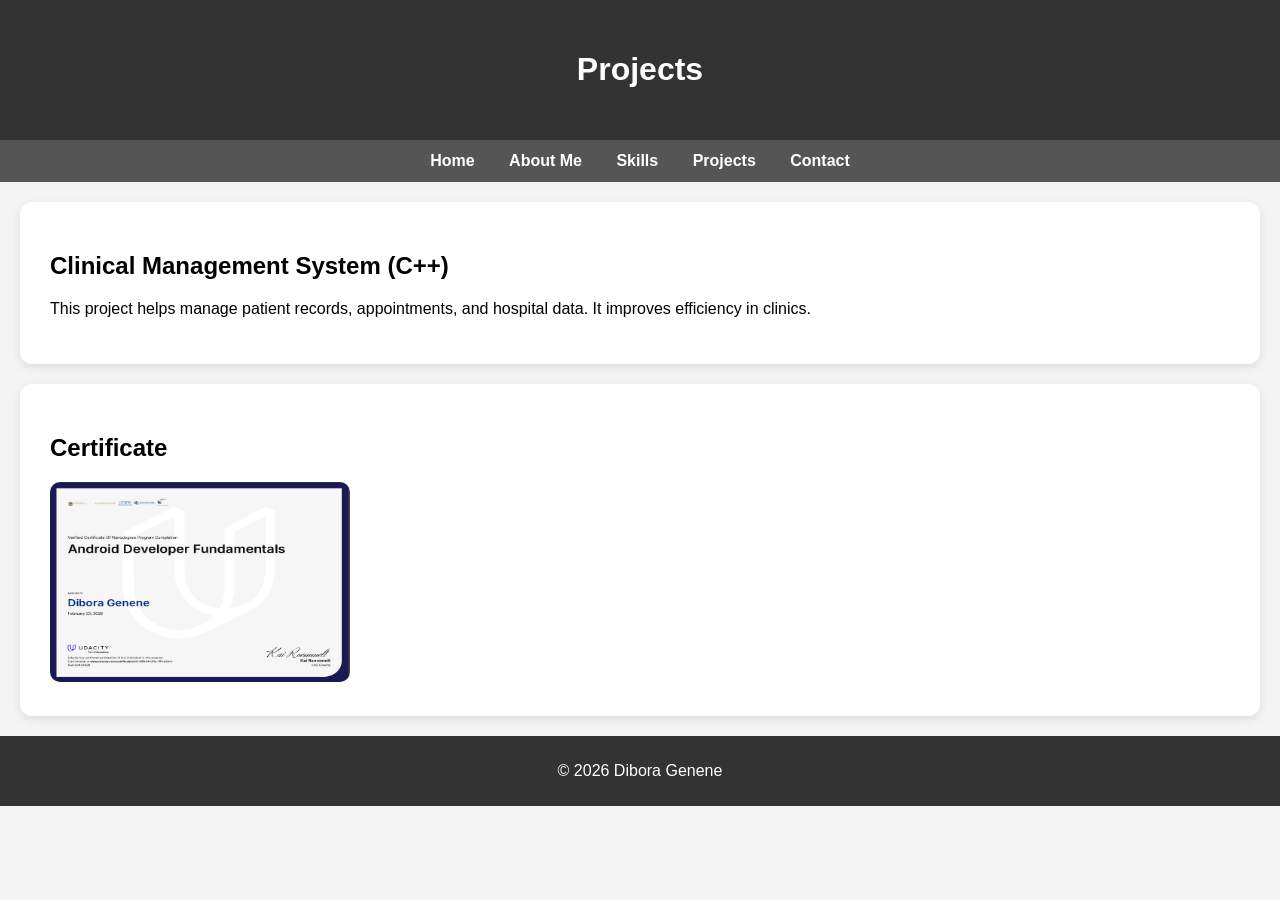
==== projects.html @ fdaff258 "Add initial website structure with HTML and CSS - Created index.html for the homepage with a persona" ====
<!DOCTYPE html>
<html lang="en">
<head>
    <meta charset="UTF-8">
    <title>Projects</title>
    <link rel="stylesheet" href="style.css">
</head>
<body>

<header>
    <h1>Projects</h1>
</header>

<nav>
    <a href="index.html">Home</a>
    <a href="about.html">About Me</a>
    <a href="skills.html">Skills</a>
    <a href="projects.html">Projects</a>
    <a href="contact.html">Contact</a>
</nav>

<section>
    <h2>Clinical Management System (C++)</h2>

    <p>
        This project helps manage patient records,
        appointments, and hospital data.
        It improves efficiency in clinics.
    </p>
</section>

<section>
    <h2>Certificate</h2>

    <img src="et.JPG" class="certificate-img" alt="Certificate">
</section>

<footer>
    <p>© 2026 Dibora Genene</p>
</footer>

</body>
</html>
---- style.css ----
body {
    font-family: Arial, sans-serif;
    margin: 0;
    background-color: #f4f4f4;
}

/* HEADER */
header {
    background-color: #333;
    color: white;
    text-align: center;
    padding: 30px 20px;
}

/* NAVBAR */
nav {
    background: #555;
    text-align: center;
    padding: 12px;
}

nav a {
    color: white;
    margin: 15px;
    text-decoration: none;
    font-weight: bold;
    transition: 0.3s;
}

nav a:hover {
    color: yellow;
}

/* SECTION */
section {
    padding: 30px;
    margin: 20px;
    background: white;
    border-radius: 12px;
    box-shadow: 0 3px 10px rgba(0,0,0,0.1);
}

/* ABOUT SECTION */
.about-container {
    display: flex;
    align-items: center;
    justify-content: center;
    gap: 60px;
    flex-wrap: wrap;
}

.profile-img {
    width: 260px;
    border-radius: 12px;
    object-fit: cover;
}

.about-text {
    max-width: 500px;
}

.about-text h3 {
    font-size: 28px;
    margin-bottom: 10px;
}

.about-text p {
    font-size: 16px;
    line-height: 1.6;
    color: #333;
}

/* SOCIAL LINKS */
.social-links a {
    display: inline-block;
    margin-right: 10px;
    margin-top: 15px;
    padding: 10px 16px;
    border-radius: 6px;
    background: #333;
    color: white;
    text-decoration: none;
    transition: 0.3s;
}

.social-links a:hover {
    background: #555;
}

/* CERTIFICATE */
.certificate-img {
    width: 300px;
    height: 200px;
    border-radius: 10px;
}

/* FOOTER */
footer {
    text-align: center;
    background: #333;
    color: white;
    padding: 10px;
    margin-top: 20px;
}

ul {
    line-height: 1.8;
}

/* MOBILE RESPONSIVE */
@media (max-width: 700px) {

    .about-container {
        flex-direction: column;
        text-align: center;
    }

    .profile-img {
        width: 200px;
    }

    nav a {
        display: inline-block;
        margin: 10px;
    }

}
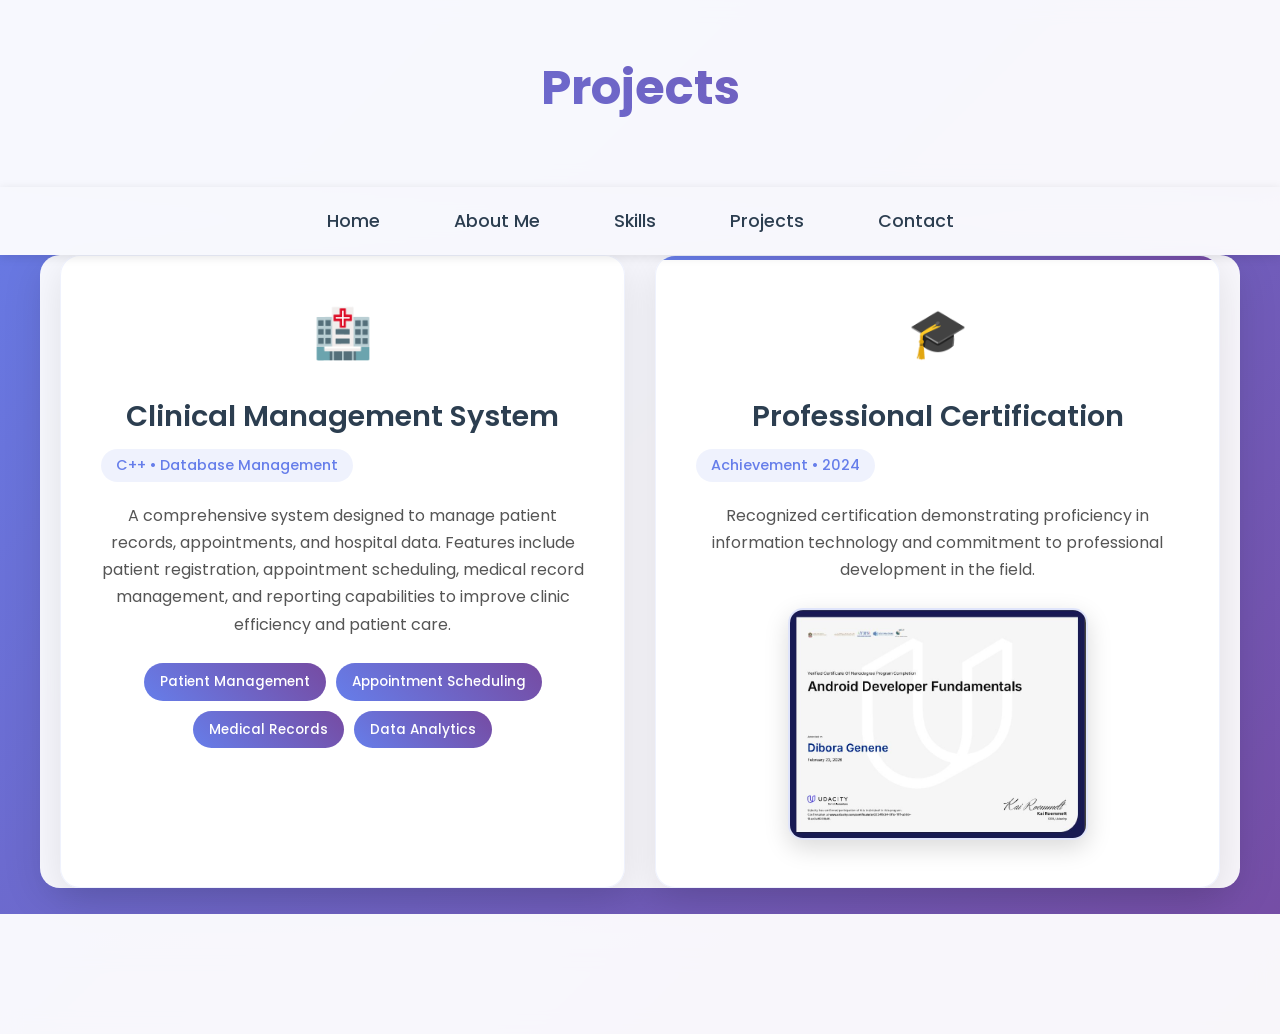
==== commit dad7ad9c: "Enhance project pages with improved layout and styling; update font to Poppins and add project descr" ====
--- a/projects.html
+++ b/projects.html
@@ -4,6 +4,7 @@
     <meta charset="UTF-8">
     <title>Projects</title>
     <link rel="stylesheet" href="style.css">
+    <link href="https://fonts.googleapis.com/css2?family=Poppins:wght@300;400;500;600;700&display=swap" rel="stylesheet">
 </head>
 <body>
 
@@ -19,20 +20,36 @@
     <a href="contact.html">Contact</a>
 </nav>
 
-<section>
-    <h2>Clinical Management System (C++)</h2>
+<section class="projects-container">
+    <div class="project-card">
+        <div class="project-icon">🏥</div>
+        <h3>Clinical Management System</h3>
+        <p class="project-tech">C++ • Database Management</p>
+        <p class="project-description">
+            A comprehensive system designed to manage patient records, appointments, and hospital data.
+            Features include patient registration, appointment scheduling, medical record management,
+            and reporting capabilities to improve clinic efficiency and patient care.
+        </p>
+        <div class="project-features">
+            <span class="feature-tag">Patient Management</span>
+            <span class="feature-tag">Appointment Scheduling</span>
+            <span class="feature-tag">Medical Records</span>
+            <span class="feature-tag">Data Analytics</span>
+        </div>
+    </div>
 
-    <p>
-        This project helps manage patient records,
-        appointments, and hospital data.
-        It improves efficiency in clinics.
-    </p>
-</section>
-
-<section>
-    <h2>Certificate</h2>
-
-    <img src="et.JPG" class="certificate-img" alt="Certificate">
+    <div class="project-card certificate-card">
+        <div class="project-icon">🎓</div>
+        <h3>Professional Certification</h3>
+        <p class="project-tech">Achievement • 2024</p>
+        <p class="project-description">
+            Recognized certification demonstrating proficiency in information technology
+            and commitment to professional development in the field.
+        </p>
+        <div class="certificate-container">
+            <img src="et.JPG" class="certificate-img" alt="Professional Certificate">
+        </div>
+    </div>
 </section>
 
 <footer>
--- a/style.css
+++ b/style.css
@@ -1,43 +1,112 @@
+/* Reset and Base Styles */
+* {
+    margin: 0;
+    padding: 0;
+    box-sizing: border-box;
+}
+
 body {
-    font-family: Arial, sans-serif;
-    margin: 0;
-    background-color: #f4f4f4;
+    font-family: 'Poppins', sans-serif;
+    line-height: 1.6;
+    color: #333;
+    background: linear-gradient(135deg, #667eea 0%, #764ba2 100%);
+    min-height: 100vh;
+    overflow-x: hidden;
 }
 
 /* HEADER */
 header {
-    background-color: #333;
-    color: white;
-    text-align: center;
-    padding: 30px 20px;
+    background: rgba(255, 255, 255, 0.95);
+    backdrop-filter: blur(10px);
+    color: #2c3e50;
+    text-align: center;
+    padding: 50px 20px;
+    box-shadow: 0 4px 20px rgba(0, 0, 0, 0.1);
+    animation: slideDown 1s ease-out;
+}
+
+header h1 {
+    font-size: 3rem;
+    font-weight: 700;
+    margin-bottom: 10px;
+    background: linear-gradient(45deg, #667eea, #764ba2);
+    -webkit-background-clip: text;
+    -webkit-text-fill-color: transparent;
+    background-clip: text;
+    animation: fadeInUp 1.2s ease-out 0.3s both;
+}
+
+header p {
+    font-size: 1.2rem;
+    font-weight: 300;
+    opacity: 0.8;
+    animation: fadeInUp 1.2s ease-out 0.5s both;
 }
 
 /* NAVBAR */
 nav {
-    background: #555;
-    text-align: center;
-    padding: 12px;
+    background: rgba(255, 255, 255, 0.95);
+    backdrop-filter: blur(10px);
+    text-align: center;
+    padding: 20px;
+    box-shadow: 0 2px 10px rgba(0, 0, 0, 0.1);
+    position: sticky;
+    top: 0;
+    z-index: 100;
+    animation: slideDown 1s ease-out 0.7s both;
 }
 
 nav a {
-    color: white;
-    margin: 15px;
+    color: #2c3e50;
+    margin: 0 20px;
     text-decoration: none;
-    font-weight: bold;
-    transition: 0.3s;
+    font-weight: 500;
+    font-size: 1.1rem;
+    position: relative;
+    transition: all 0.3s ease;
+    padding: 10px 15px;
+    border-radius: 25px;
 }
 
 nav a:hover {
-    color: yellow;
+    color: #667eea;
+    background: rgba(102, 126, 234, 0.1);
+    transform: translateY(-2px);
+    box-shadow: 0 4px 15px rgba(102, 126, 234, 0.3);
+}
+
+nav a::before {
+    content: '';
+    position: absolute;
+    bottom: 0;
+    left: 50%;
+    width: 0;
+    height: 2px;
+    background: linear-gradient(45deg, #667eea, #764ba2);
+    transition: all 0.3s ease;
+    transform: translateX(-50%);
+}
+
+nav a:hover::before {
+    width: 100%;
 }
 
 /* SECTION */
 section {
-    padding: 30px;
-    margin: 20px;
-    background: white;
-    border-radius: 12px;
-    box-shadow: 0 3px 10px rgba(0,0,0,0.1);
+    padding: 60px 30px;
+    margin: 40px auto;
+    background: rgba(255, 255, 255, 0.95);
+    backdrop-filter: blur(10px);
+    border-radius: 20px;
+    box-shadow: 0 10px 40px rgba(0, 0, 0, 0.1);
+    max-width: 1200px;
+    animation: fadeInUp 1.2s ease-out 0.9s both;
+    transition: transform 0.3s ease, box-shadow 0.3s ease;
+}
+
+section:hover {
+    transform: translateY(-5px);
+    box-shadow: 0 20px 60px rgba(0, 0, 0, 0.15);
 }
 
 /* ABOUT SECTION */
@@ -47,81 +116,291 @@
     justify-content: center;
     gap: 60px;
     flex-wrap: wrap;
+    animation: fadeInUp 1.2s ease-out 1.1s both;
 }
 
 .profile-img {
-    width: 260px;
-    border-radius: 12px;
+    width: 280px;
+    height: 280px;
+    border-radius: 50%;
     object-fit: cover;
+    border: 5px solid rgba(102, 126, 234, 0.2);
+    transition: all 0.4s ease;
+    box-shadow: 0 10px 30px rgba(0, 0, 0, 0.2);
+    animation: bounceIn 1.5s ease-out 1.3s both;
+}
+
+.profile-img:hover {
+    transform: scale(1.05) rotate(2deg);
+    border-color: #667eea;
+    box-shadow: 0 15px 40px rgba(102, 126, 234, 0.4);
 }
 
 .about-text {
     max-width: 500px;
-}
-
-.about-text h3 {
-    font-size: 28px;
-    margin-bottom: 10px;
+    animation: fadeInRight 1.2s ease-out 1.4s both;
+}
+
+.about-text h2 {
+    font-size: 2.5rem;
+    font-weight: 600;
+    margin-bottom: 20px;
+    color: #2c3e50;
+    position: relative;
+}
+
+.about-text h2::after {
+    content: '';
+    position: absolute;
+    bottom: -5px;
+    left: 0;
+    width: 60px;
+    height: 3px;
+    background: linear-gradient(45deg, #667eea, #764ba2);
+    border-radius: 2px;
 }
 
 .about-text p {
-    font-size: 16px;
-    line-height: 1.6;
-    color: #333;
-}
-
-/* SOCIAL LINKS */
-.social-links a {
-    display: inline-block;
-    margin-right: 10px;
-    margin-top: 15px;
-    padding: 10px 16px;
-    border-radius: 6px;
-    background: #333;
-    color: white;
-    text-decoration: none;
-    transition: 0.3s;
-}
-
-.social-links a:hover {
-    background: #555;
-}
-
-/* CERTIFICATE */
-.certificate-img {
-    width: 300px;
-    height: 200px;
-    border-radius: 10px;
+    font-size: 1.1rem;
+    line-height: 1.8;
+    color: #555;
+    margin-bottom: 20px;
+}
+
+.about-text ul {
+    list-style: none;
+    padding: 0;
+}
+
+.about-text li {
+    padding: 8px 0;
+    position: relative;
+    padding-left: 25px;
+    color: #666;
+    font-weight: 400;
+}
+
+.about-text li::before {
+    content: '✓';
+    position: absolute;
+    left: 0;
+    color: #667eea;
+    font-weight: bold;
 }
 
 /* FOOTER */
 footer {
     text-align: center;
-    background: #333;
+    background: rgba(255, 255, 255, 0.95);
+    backdrop-filter: blur(10px);
+    color: #2c3e50;
+    padding: 30px 20px;
+    margin-top: 60px;
+    box-shadow: 0 -4px 20px rgba(0, 0, 0, 0.1);
+    animation: fadeInUp 1.2s ease-out 1.6s both;
+}
+
+footer p {
+    font-weight: 500;
+    font-size: 1rem;
+}
+
+/* ANIMATIONS */
+@keyframes slideDown {
+    from {
+        transform: translateY(-100%);
+        opacity: 0;
+    }
+    to {
+        transform: translateY(0);
+        opacity: 1;
+    }
+}
+
+@keyframes fadeInUp {
+    from {
+        transform: translateY(30px);
+        opacity: 0;
+    }
+    to {
+        transform: translateY(0);
+        opacity: 1;
+    }
+}
+
+@keyframes fadeInRight {
+    from {
+        transform: translateX(30px);
+        opacity: 0;
+    }
+    to {
+        transform: translateX(0);
+        opacity: 1;
+    }
+}
+
+@keyframes bounceIn {
+    0% {
+        transform: scale(0.3);
+        opacity: 0;
+    }
+    50% {
+        transform: scale(1.05);
+    }
+    70% {
+        transform: scale(0.9);
+    }
+    100% {
+        transform: scale(1);
+        opacity: 1;
+    }
+}
+
+/* PROJECTS PAGE STYLES */
+.projects-container {
+    display: grid;
+    grid-template-columns: repeat(auto-fit, minmax(400px, 1fr));
+    gap: 30px;
+    max-width: 1200px;
+    margin: 0 auto;
+    padding: 0 20px;
+}
+
+.project-card {
+    background: rgba(255, 255, 255, 0.95);
+    backdrop-filter: blur(10px);
+    border-radius: 20px;
+    padding: 40px;
+    box-shadow: 0 10px 40px rgba(0, 0, 0, 0.1);
+    transition: all 0.4s ease;
+    border: 1px solid rgba(102, 126, 234, 0.1);
+    animation: fadeInUp 1.2s ease-out both;
+}
+
+.project-card:nth-child(1) { animation-delay: 0.2s; }
+.project-card:nth-child(2) { animation-delay: 0.4s; }
+
+.project-card:hover {
+    transform: translateY(-10px);
+    box-shadow: 0 20px 60px rgba(102, 126, 234, 0.2);
+    border-color: rgba(102, 126, 234, 0.3);
+}
+
+.project-icon {
+    font-size: 3rem;
+    text-align: center;
+    margin-bottom: 20px;
+    animation: bounceIn 1s ease-out both;
+}
+
+.project-card h3 {
+    font-size: 1.8rem;
+    font-weight: 600;
+    color: #2c3e50;
+    margin-bottom: 10px;
+    text-align: center;
+}
+
+.project-tech {
+    font-size: 0.9rem;
+    color: #667eea;
+    font-weight: 500;
+    text-align: center;
+    margin-bottom: 20px;
+    background: rgba(102, 126, 234, 0.1);
+    padding: 5px 15px;
+    border-radius: 20px;
+    display: inline-block;
+}
+
+.project-description {
+    font-size: 1rem;
+    line-height: 1.7;
+    color: #555;
+    margin-bottom: 25px;
+    text-align: center;
+}
+
+.project-features {
+    display: flex;
+    flex-wrap: wrap;
+    gap: 10px;
+    justify-content: center;
+}
+
+.feature-tag {
+    background: linear-gradient(45deg, #667eea, #764ba2);
     color: white;
-    padding: 10px;
+    padding: 8px 16px;
+    border-radius: 25px;
+    font-size: 0.85rem;
+    font-weight: 500;
+    transition: all 0.3s ease;
+}
+
+.feature-tag:hover {
+    transform: scale(1.05);
+    box-shadow: 0 4px 15px rgba(102, 126, 234, 0.4);
+}
+
+.certificate-card {
+    position: relative;
+    overflow: hidden;
+}
+
+.certificate-card::before {
+    content: '';
+    position: absolute;
+    top: 0;
+    left: 0;
+    right: 0;
+    height: 4px;
+    background: linear-gradient(45deg, #667eea, #764ba2);
+}
+
+.certificate-container {
+    text-align: center;
     margin-top: 20px;
 }
 
-ul {
-    line-height: 1.8;
-}
-
-/* MOBILE RESPONSIVE */
-@media (max-width: 700px) {
-
-    .about-container {
-        flex-direction: column;
-        text-align: center;
-    }
-
-    .profile-img {
-        width: 200px;
-    }
-
-    nav a {
-        display: inline-block;
-        margin: 10px;
-    }
-
+.certificate-img {
+    width: 100%;
+    max-width: 300px;
+    height: auto;
+    border-radius: 15px;
+    box-shadow: 0 8px 25px rgba(0, 0, 0, 0.15);
+    transition: all 0.4s ease;
+    border: 2px solid rgba(102, 126, 234, 0.2);
+}
+
+.certificate-img:hover {
+    transform: scale(1.05);
+    box-shadow: 0 15px 40px rgba(102, 126, 234, 0.3);
+    border-color: #667eea;
+}
+
+/* MOBILE RESPONSIVE FOR PROJECTS */
+@media (max-width: 768px) {
+    .projects-container {
+        grid-template-columns: 1fr;
+        gap: 20px;
+        padding: 0 15px;
+    }
+
+    .project-card {
+        padding: 30px 20px;
+    }
+
+    .project-card h3 {
+        font-size: 1.5rem;
+    }
+
+    .project-icon {
+        font-size: 2.5rem;
+    }
+
+    .feature-tag {
+        font-size: 0.8rem;
+        padding: 6px 12px;
+    }
 }
